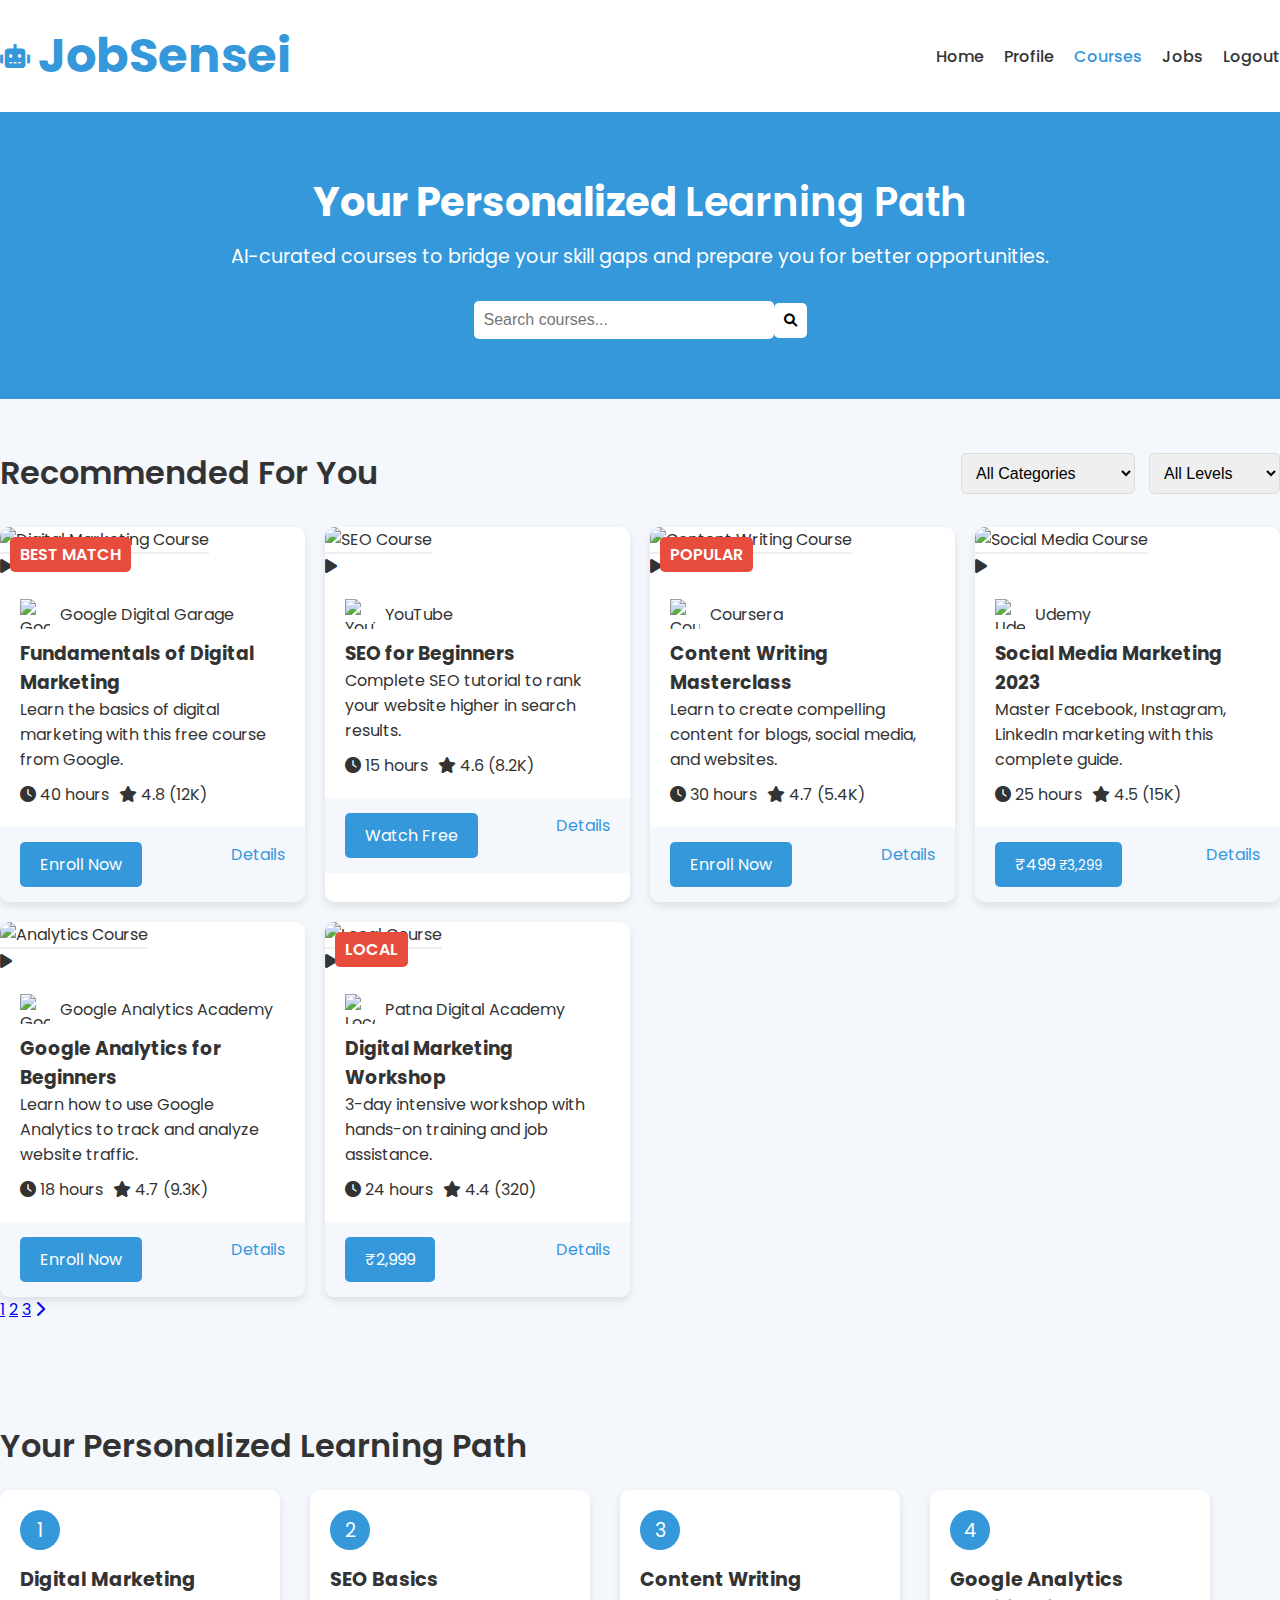
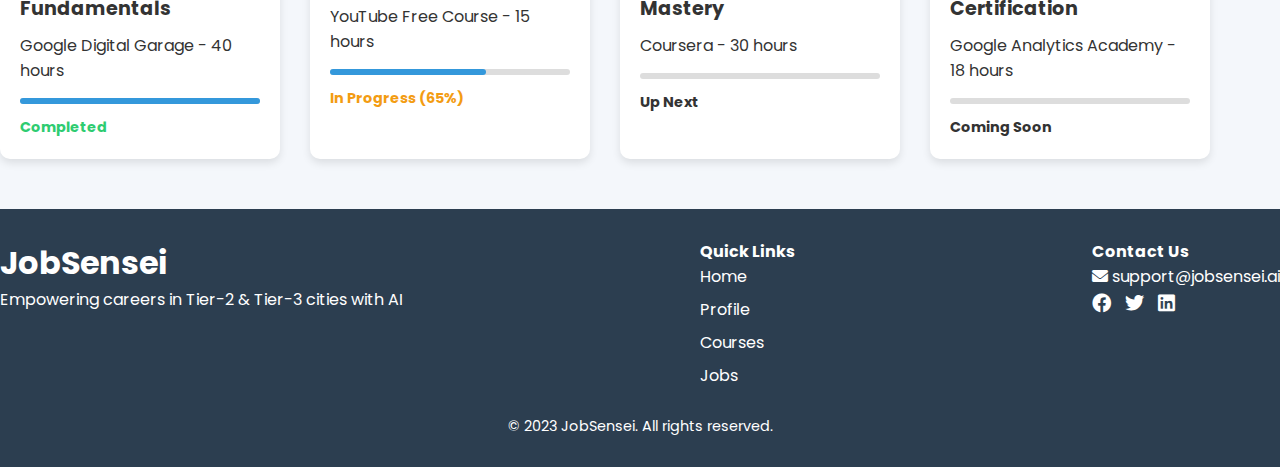
==== frontend/course.html @ 3e355324 "Updated User Interface" ====
<!DOCTYPE html>
<html lang="en">
<head>
    <meta charset="UTF-8">
    <meta name="viewport" content="width=device-width, initial-scale=1.0">
    <title>Recommended Courses | JobSensei</title>
    <link rel="stylesheet" href="css/course.css">
    <link rel="stylesheet" href="css/animations.css">
    <link href="https://fonts.googleapis.com/css2?family=Poppins:wght@300;400;500;600;700&display=swap" rel="stylesheet">
    <link rel="stylesheet" href="https://cdnjs.cloudflare.com/ajax/libs/font-awesome/6.0.0-beta3/css/all.min.css">
</head>
<body>
    <!-- <div class="preloader">
        <div class="loader">
            <div class="loader-circle"></div>
            <div class="loader-circle"></div>
            <div class="loader-circle"></div>
        </div>
    </div> -->

    <header class="header">
        <div class="container">
            <div class="logo animate-left">
                <span class="logo-icon"><i class="fas fa-robot"></i></span>
                <h1>Job<span>Sensei</span></h1>
            </div>
            <nav class="nav animate-right">
                <ul>
                    <li><a href="index.html">Home</a></li>
                    <li><a href="profile.html">Profile</a></li>
                    <li><a href="courses.html" class="active">Courses</a></li>
                    <li><a href="jobs.html">Jobs</a></li>
                    <li><a href="#" class="btn-login">Logout</a></li>
                </ul>
            </nav>
            <div class="mobile-menu">
                <i class="fas fa-bars"></i>
            </div>
        </div>
    </header>

    <section class="courses-hero">
        <div class="container">
            <div class="hero-content animate-up">
                <h1>Your Personalized <span>Learning Path</span></h1>
                <p>AI-curated courses to bridge your skill gaps and prepare you for better opportunities.</p>
                <div class="search-bar animate-up delay-1">
                    <input type="text" placeholder="Search courses...">
                    <button><i class="fas fa-search"></i></button>
                </div>
            </div>
        </div>
    </section>

    <section class="courses-section">
        <div class="container">
            <div class="section-header animate-up">
                <h2>Recommended For You</h2>
                <div class="filter-options">
                    <select>
                        <option>All Categories</option>
                        <option>Digital Marketing</option>
                        <option>Web Development</option>
                        <option>Data Science</option>
                    </select>
                    <select>
                        <option>All Levels</option>
                        <option>Beginner</option>
                        <option>Intermediate</option>
                        <option>Advanced</option>
                    </select>
                </div>
            </div>

            <div class="courses-grid">
                <div class="course-card animate-up">
                    <div class="course-badge">BEST MATCH</div>
                    <div class="course-image">
                        <img src="assets/digital-marketing-course.jpg" alt="Digital Marketing Course">
                        <div class="play-button">
                            <i class="fas fa-play"></i>
                        </div>
                    </div>
                    <div class="course-content">
                        <div class="course-provider">
                            <img src="assets/google-icon.png" alt="Google">
                            <span>Google Digital Garage</span>
                        </div>
                        <h3>Fundamentals of Digital Marketing</h3>
                        <p class="course-description">Learn the basics of digital marketing with this free course from Google.</p>
                        <div class="course-meta">
                            <span><i class="fas fa-clock"></i> 40 hours</span>
                            <span><i class="fas fa-star"></i> 4.8 (12K)</span>
                        </div>
                    </div>
                    <div class="course-footer">
                        <a href="#" class="btn-primary">Enroll Now</a>
                        <a href="#" class="btn-link">Details</a>
                    </div>
                </div>

                <div class="course-card animate-up delay-1">
                    <div class="course-image">
                        <img src="assets/seo-course.jpg" alt="SEO Course">
                        <div class="play-button">
                            <i class="fas fa-play"></i>
                        </div>
                    </div>
                    <div class="course-content">
                        <div class="course-provider">
                            <img src="assets/youtube-icon.png" alt="YouTube">
                            <span>YouTube</span>
                        </div>
                        <h3>SEO for Beginners</h3>
                        <p class="course-description">Complete SEO tutorial to rank your website higher in search results.</p>
                        <div class="course-meta">
                            <span><i class="fas fa-clock"></i> 15 hours</span>
                            <span><i class="fas fa-star"></i> 4.6 (8.2K)</span>
                        </div>
                    </div>
                    <div class="course-footer">
                        <a href="#" class="btn-primary">Watch Free</a>
                        <a href="#" class="btn-link">Details</a>
                    </div>
                </div>

                <div class="course-card animate-up delay-2">
                    <div class="course-badge">POPULAR</div>
                    <div class="course-image">
                        <img src="assets/content-course.jpg" alt="Content Writing Course">
                        <div class="play-button">
                            <i class="fas fa-play"></i>
                        </div>
                    </div>
                    <div class="course-content">
                        <div class="course-provider">
                            <img src="assets/coursera-icon.png" alt="Coursera">
                            <span>Coursera</span>
                        </div>
                        <h3>Content Writing Masterclass</h3>
                        <p class="course-description">Learn to create compelling content for blogs, social media, and websites.</p>
                        <div class="course-meta">
                            <span><i class="fas fa-clock"></i> 30 hours</span>
                            <span><i class="fas fa-star"></i> 4.7 (5.4K)</span>
                        </div>
                    </div>
                    <div class="course-footer">
                        <a href="#" class="btn-primary">Enroll Now</a>
                        <a href="#" class="btn-link">Details</a>
                    </div>
                </div>

                <div class="course-card animate-up">
                    <div class="course-image">
                        <img src="assets/social-media-course.jpg" alt="Social Media Course">
                        <div class="play-button">
                            <i class="fas fa-play"></i>
                        </div>
                    </div>
                    <div class="course-content">
                        <div class="course-provider">
                            <img src="assets/udemy-icon.png" alt="Udemy">
                            <span>Udemy</span>
                        </div>
                        <h3>Social Media Marketing 2023</h3>
                        <p class="course-description">Master Facebook, Instagram, LinkedIn marketing with this complete guide.</p>
                        <div class="course-meta">
                            <span><i class="fas fa-clock"></i> 25 hours</span>
                            <span><i class="fas fa-star"></i> 4.5 (15K)</span>
                        </div>
                    </div>
                    <div class="course-footer">
                        <a href="#" class="btn-primary">₹499 <small>₹3,299</small></a>
                        <a href="#" class="btn-link">Details</a>
                    </div>
                </div>

                <div class="course-card animate-up delay-1">
                    <div class="course-image">
                        <img src="assets/analytics-course.jpg" alt="Analytics Course">
                        <div class="play-button">
                            <i class="fas fa-play"></i>
                        </div>
                    </div>
                    <div class="course-content">
                        <div class="course-provider">
                            <img src="assets/google-icon.png" alt="Google">
                            <span>Google Analytics Academy</span>
                        </div>
                        <h3>Google Analytics for Beginners</h3>
                        <p class="course-description">Learn how to use Google Analytics to track and analyze website traffic.</p>
                        <div class="course-meta">
                            <span><i class="fas fa-clock"></i> 18 hours</span>
                            <span><i class="fas fa-star"></i> 4.7 (9.3K)</span>
                        </div>
                    </div>
                    <div class="course-footer">
                        <a href="#" class="btn-primary">Enroll Now</a>
                        <a href="#" class="btn-link">Details</a>
                    </div>
                </div>

                <div class="course-card animate-up delay-2">
                    <div class="course-badge">LOCAL</div>
                    <div class="course-image">
                        <img src="assets/local-course.jpg" alt="Local Course">
                        <div class="play-button">
                            <i class="fas fa-play"></i>
                        </div>
                    </div>
                    <div class="course-content">
                        <div class="course-provider">
                            <img src="assets/local-icon.png" alt="Local">
                            <span>Patna Digital Academy</span>
                        </div>
                        <h3>Digital Marketing Workshop</h3>
                        <p class="course-description">3-day intensive workshop with hands-on training and job assistance.</p>
                        <div class="course-meta">
                            <span><i class="fas fa-clock"></i> 24 hours</span>
                            <span><i class="fas fa-star"></i> 4.4 (320)</span>
                        </div>
                    </div>
                    <div class="course-footer">
                        <a href="#" class="btn-primary">₹2,999</a>
                        <a href="#" class="btn-link">Details</a>
                    </div>
                </div>
            </div>

            <div class="pagination animate-up">
                <a href="#" class="active">1</a>
                <a href="#">2</a>
                <a href="#">3</a>
                <a href="#"><i class="fas fa-chevron-right"></i></a>
            </div>
        </div>
    </section>

    <section class="learning-path">
        <div class="container">
            <h2 class="section-title animate-up">Your Personalized Learning Path</h2>
            <div class="path-container animate-up delay-1">
                <div class="path-step completed">
                    <div class="step-number">1</div>
                    <div class="step-content">
                        <h3>Digital Marketing Fundamentals</h3>
                        <p>Google Digital Garage - 40 hours</p>
                        <div class="progress-bar">
                            <div class="progress" style="width: 100%;"></div>
                        </div>
                        <span class="status">Completed</span>
                    </div>
                </div>
                <div class="path-step current">
                    <div class="step-number">2</div>
                    <div class="step-content">
                        <h3>SEO Basics</h3>
                        <p>YouTube Free Course - 15 hours</p>
                        <div class="progress-bar">
                            <div class="progress" style="width: 65%;"></div>
                        </div>
                        <span class="status">In Progress (65%)</span>
                    </div>
                </div>
                <div class="path-step">
                    <div class="step-number">3</div>
                    <div class="step-content">
                        <h3>Content Writing Mastery</h3>
                        <p>Coursera - 30 hours</p>
                        <div class="progress-bar">
                            <div class="progress" style="width: 0%;"></div>
                        </div>
                        <span class="status">Up Next</span>
                    </div>
                </div>
                <div class="path-step">
                    <div class="step-number">4</div>
                    <div class="step-content">
                        <h3>Google Analytics Certification</h3>
                        <p>Google Analytics Academy - 18 hours</p>
                        <div class="progress-bar">
                            <div class="progress" style="width: 0%;"></div>
                        </div>
                        <span class="status">Coming Soon</span>
                    </div>
                </div>
            </div>
        </div>
    </section>

    <footer class="footer">
        <div class="container">
            <div class="footer-content">
                <div class="footer-logo">
                    <h3>Job<span>Sensei</span></h3>
                    <p>Empowering careers in Tier-2 & Tier-3 cities with AI</p>
                </div>
                <div class="footer-links">
                    <h4>Quick Links</h4>
                    <ul>
                        <li><a href="index.html">Home</a></li>
                        <li><a href="profile.html">Profile</a></li>
                        <li><a href="courses.html">Courses</a></li>
                        <li><a href="jobs.html">Jobs</a></li>
                    </ul>
                </div>
                <div class="footer-contact">
                    <h4>Contact Us</h4>
                    <p><i class="fas fa-envelope"></i> support@jobsensei.ai</p>
                    <div class="social-links">
                        <a href="#"><i class="fab fa-facebook"></i></a>
                        <a href="#"><i class="fab fa-twitter"></i></a>
                        <a href="#"><i class="fab fa-linkedin"></i></a>
                    </div>
                </div>
            </div>
            <div class="footer-bottom">
                <p>&copy; 2023 JobSensei. All rights reserved.</p>
            </div>
        </div>
    </footer>

    <script src="js/main.js"></script>
    <script src="js/auth.js"></script>
</body>
</html>
---- frontend/css/course.css ----
/* Reset and general styles */
* {
    margin: 0;
    padding: 0;
    box-sizing: border-box;
}

body {
    font-family: 'Poppins', sans-serif;
    background-color: #f4f7fb;
    color: #333;
}

/* Preloader */
.preloader {
    position: fixed;
    top: 0;
    left: 0;
    width: 100%;
    height: 100%;
    background: rgba(255, 255, 255, 0.8);
    display: flex;
    justify-content: center;
    align-items: center;
    z-index: 999;
}

.loader {
    display: flex;
    gap: 10px;
}

.loader-circle {
    width: 30px;
    height: 30px;
    border-radius: 50%;
    background-color: #3498db;
    animation: loaderAnimation 1s infinite;
}

.loader-circle:nth-child(2) {
    animation-delay: 0.3s;
}

.loader-circle:nth-child(3) {
    animation-delay: 0.6s;
}

@keyframes loaderAnimation {
    0% {
        transform: scale(0.8);
    }
    50% {
        transform: scale(1.2);
    }
    100% {
        transform: scale(0.8);
    }
}

/* Header styles */
.header {
    background-color: #fff;
    box-shadow: 0 4px 8px rgba(0, 0, 0, 0.1);
    padding: 20px 0;
}

.header .container {
    display: flex;
    justify-content: space-between;
    align-items: center;
}

.header .logo {
    display: flex;
    align-items: center;
    font-size: 1.5rem;
    font-weight: 700;
    color: #3498db;
}

.header .logo .logo-icon {
    font-size: 1.5rem;
    margin-right: 8px;
}

.header .nav ul {
    list-style: none;
    display: flex;
    gap: 20px;
}

.header .nav ul li a {
    color: #333;
    text-decoration: none;
    font-size: 1rem;
    font-weight: 500;
}

.header .nav ul li a.active {
    color: #3498db;
}

.header .mobile-menu {
    display: none;
}

/* Hero section */
.courses-hero {
    background-color: #3498db;
    color: #fff;
    padding: 60px 0;
    text-align: center;
}

.courses-hero h1 {
    font-size: 2.5rem;
    margin-bottom: 10px;
}

.courses-hero span {
    font-weight: 600;
}

.courses-hero p {
    font-size: 1.2rem;
    margin-bottom: 30px;
}

.courses-hero .search-bar {
    display: flex;
    justify-content: center;
    align-items: center;
}

.courses-hero .search-bar input {
    padding: 10px;
    width: 300px;
    font-size: 1rem;
    border-radius: 5px;
    border: none;
}

.courses-hero .search-bar button {
    background-color: #fff;
    border: none;
    padding: 10px;
    border-radius: 5px;
    cursor: pointer;
}

/* Courses section */
.courses-section {
    padding: 50px 0;
}

.courses-section .section-header {
    display: flex;
    justify-content: space-between;
    align-items: center;
    margin-bottom: 30px;
}

.courses-section .section-header h2 {
    font-size: 2rem;
    font-weight: 600;
}

.courses-section .filter-options select {
    padding: 10px;
    font-size: 1rem;
    margin-left: 10px;
    border-radius: 5px;
    border: 1px solid #ddd;
}

/* Course card styles */
.courses-grid {
    display: grid;
    grid-template-columns: repeat(auto-fill, minmax(300px, 1fr));
    gap: 20px;
}

.course-card {
    background-color: #fff;
    border-radius: 10px;
    box-shadow: 0 4px 8px rgba(0, 0, 0, 0.1);
    overflow: hidden;
    position: relative;
    transition: all 0.3s ease;
}

.course-card:hover {
    transform: translateY(-5px);
}

.course-badge {
    position: absolute;
    top: 10px;
    left: 10px;
    background-color: #e74c3c;
    color: #fff;
    padding: 5px 10px;
    border-radius: 5px;
    font-weight: 600;
}

.course-image img {
    width: 100%;
    height: 200px;
    object-fit: cover;
    border-bottom: 2px solid #eee;
}

.course-content {
    padding: 20px;
}

.course-provider {
    display: flex;
    align-items: center;
    margin-bottom: 10px;
}

.course-provider img {
    width: 30px;
    height: 30px;
    margin-right: 10px;
}

.course-meta {
    display: flex;
    gap: 10px;
    margin-top: 10px;
}

.course-footer {
    display: flex;
    justify-content: space-between;
    padding: 15px 20px;
    background-color: #f4f7fb;
}

.course-footer .btn-primary {
    background-color: #3498db;
    color: #fff;
    padding: 10px 20px;
    border-radius: 5px;
    text-decoration: none;
}

.course-footer .btn-link {
    color: #3498db;
    text-decoration: none;
}

/* Learning path section */
.learning-path {
    background-color: #f4f7fb;
    padding: 50px 0;
}

.learning-path .section-title {
    font-size: 2rem;
    margin-bottom: 20px;
    font-weight: 600;
}

.path-container {
    display: flex;
    gap: 30px;
    flex-wrap: wrap;
}

.path-step {
    background-color: #fff;
    padding: 20px;
    border-radius: 10px;
    width: 280px;
    box-shadow: 0 4px 8px rgba(0, 0, 0, 0.1);
}

.path-step .step-number {
    background-color: #3498db;
    color: #fff;
    width: 40px;
    height: 40px;
    border-radius: 50%;
    display: flex;
    justify-content: center;
    align-items: center;
    font-size: 1.2rem;
    margin-bottom: 15px;
}

.path-step h3 {
    font-size: 1.2rem;
    margin-bottom: 10px;
}

.path-step p {
    font-size: 1rem;
    margin-bottom: 15px;
}

.path-step .progress-bar {
    background-color: #ddd;
    height: 6px;
    width: 100%;
    border-radius: 5px;
    margin-bottom: 10px;
}

.path-step .progress {
    background-color: #3498db;
    height: 100%;
    border-radius: 5px;
}

.path-step .status {
    font-size: 0.9rem;
    color: #333;
}

.path-step.completed .status {
    color: #2ecc71;
}

.path-step.current .status {
    color: #f39c12;
}

.path-step .status {
    font-weight: bold;
}

/* Footer */
.footer {
    background-color: #2c3e50;
    color: #fff;
    padding: 30px 0;
}

.footer .footer-content {
    display: flex;
    justify-content: space-between;
    gap: 40px;
}

.footer .footer-logo h3 {
    font-size: 2rem;
    font-weight: 700;
}

.footer .footer-logo p {
    font-size: 1rem;
}

.footer .footer-links ul {
    list-style: none;
}

.footer .footer-links ul li a {
    color: #fff;
    text-decoration: none;
    margin-bottom: 8px;
    display: block;
}

.footer .social-links a {
    color: #fff;
    margin-right: 10px;
    font-size: 1.2rem;
}

.footer .footer-bottom {
    text-align: center;
    margin-top: 20px;
    font-size: 0.9rem;
}

/* Mobile menu */
@media (max-width: 768px) {
    .header .mobile-menu {
        display: block;
        font-size: 1.5rem;
        cursor: pointer;
    }

    .header .nav {
        display: none;
    }

    .courses-grid {
        grid-template-columns: 1fr;
    }
}
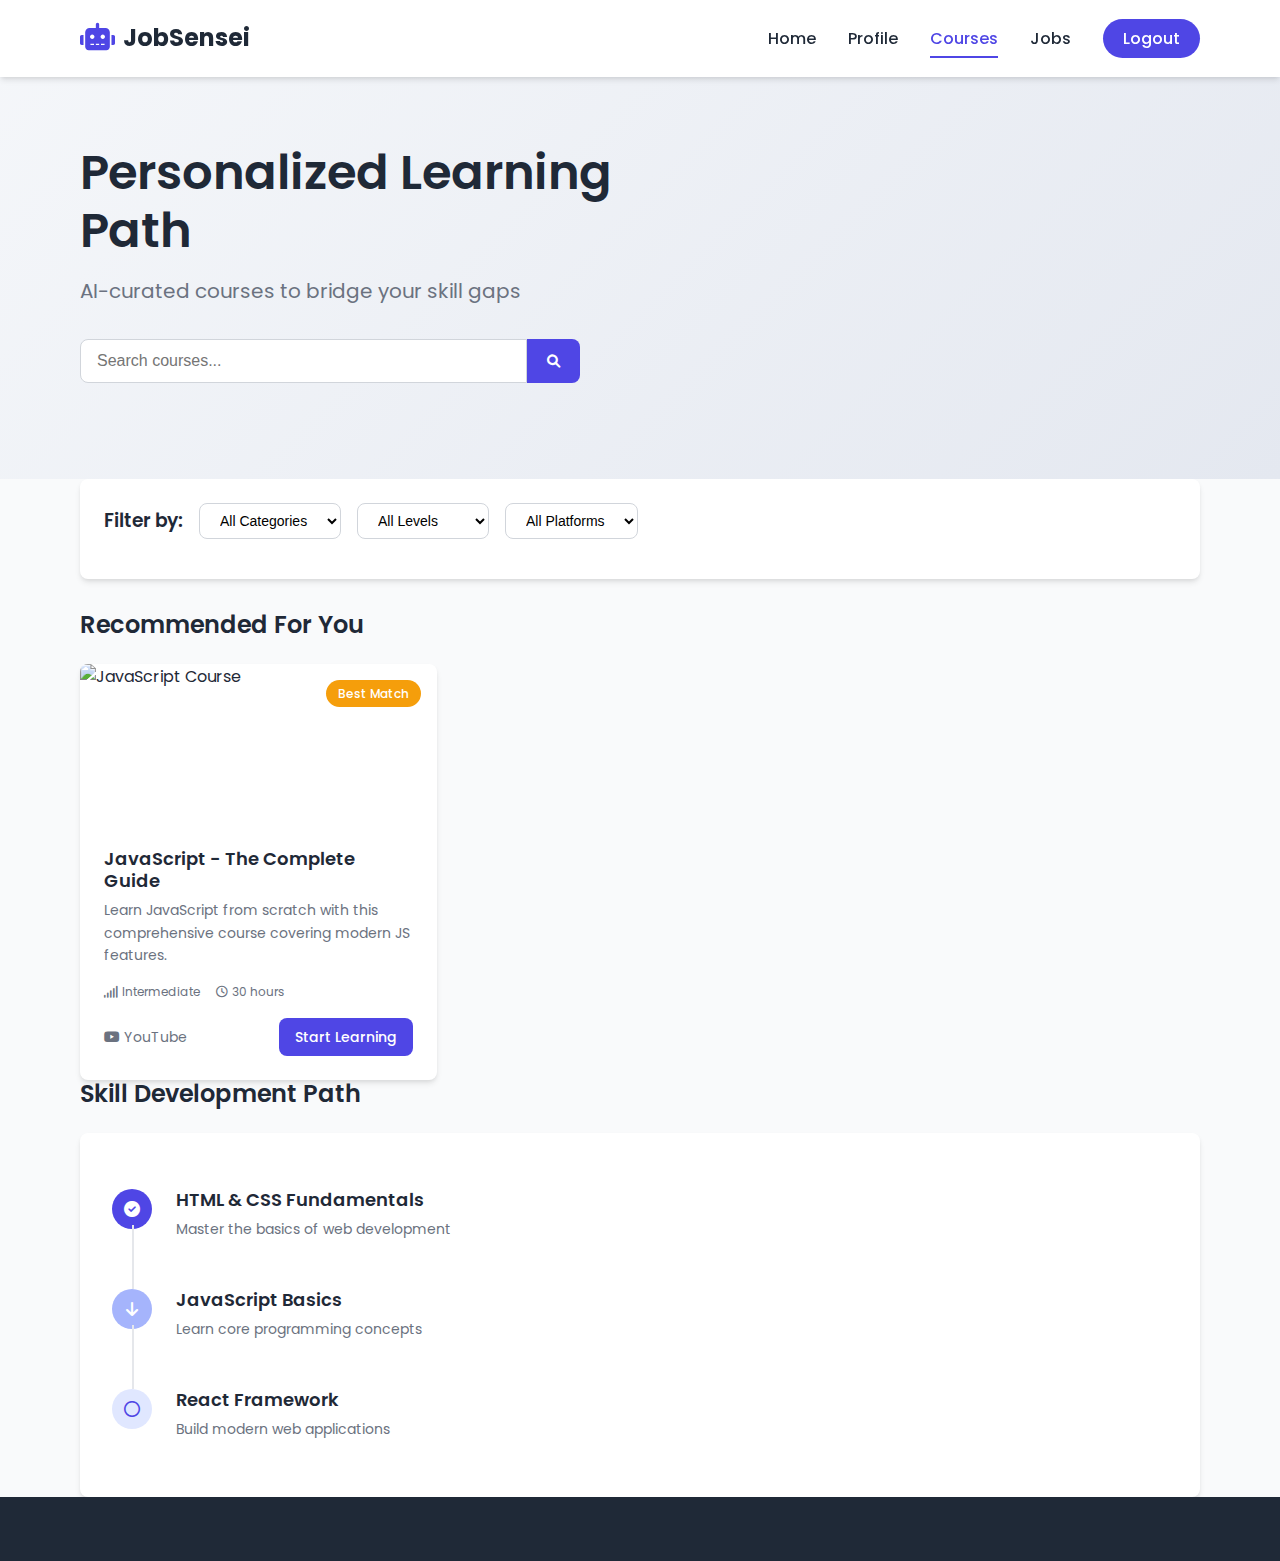
==== commit 00de99bb: "login UI update" ====
--- a/frontend/course.html
+++ b/frontend/course.html
@@ -3,285 +3,132 @@
 <head>
     <meta charset="UTF-8">
     <meta name="viewport" content="width=device-width, initial-scale=1.0">
-    <title>Recommended Courses | JobSensei</title>
-    <link rel="stylesheet" href="css/course.css">
-    <link rel="stylesheet" href="css/animations.css">
+    <title>Recommended Courses - JobSensei</title>
     <link href="https://fonts.googleapis.com/css2?family=Poppins:wght@300;400;500;600;700&display=swap" rel="stylesheet">
     <link rel="stylesheet" href="https://cdnjs.cloudflare.com/ajax/libs/font-awesome/6.0.0-beta3/css/all.min.css">
+    <link rel="stylesheet" href="style.css">
 </head>
 <body>
-    <!-- <div class="preloader">
-        <div class="loader">
-            <div class="loader-circle"></div>
-            <div class="loader-circle"></div>
-            <div class="loader-circle"></div>
-        </div>
-    </div> -->
-
     <header class="header">
         <div class="container">
-            <div class="logo animate-left">
-                <span class="logo-icon"><i class="fas fa-robot"></i></span>
-                <h1>Job<span>Sensei</span></h1>
-            </div>
-            <nav class="nav animate-right">
-                <ul>
-                    <li><a href="index.html">Home</a></li>
+            <nav class="navbar">
+                <div class="logo">
+                    <span class="logo-icon"><i class="fas fa-robot"></i></span>
+                    <span class="logo-text">JobSensei</span>
+                </div>
+                <ul class="nav-links">
+                    <li><a href="main.html">Home</a></li>
                     <li><a href="profile.html">Profile</a></li>
-                    <li><a href="courses.html" class="active">Courses</a></li>
-                    <li><a href="jobs.html">Jobs</a></li>
+                    <li><a href="course.html" class="active">Courses</a></li>
+                    <li><a href="job.html">Jobs</a></li>
                     <li><a href="#" class="btn-login">Logout</a></li>
                 </ul>
+                <div class="hamburger">
+                    <div class="line"></div>
+                    <div class="line"></div>
+                    <div class="line"></div>
+                </div>
             </nav>
-            <div class="mobile-menu">
-                <i class="fas fa-bars"></i>
-            </div>
         </div>
     </header>
 
     <section class="courses-hero">
         <div class="container">
-            <div class="hero-content animate-up">
-                <h1>Your Personalized <span>Learning Path</span></h1>
-                <p>AI-curated courses to bridge your skill gaps and prepare you for better opportunities.</p>
-                <div class="search-bar animate-up delay-1">
+            <div class="hero-content">
+                <h1 class="hero-title animate-pop-in">Personalized Learning Path</h1>
+                <p class="hero-subtitle animate-pop-in">AI-curated courses to bridge your skill gaps</p>
+                <div class="search-bar animate-pop-in">
                     <input type="text" placeholder="Search courses...">
                     <button><i class="fas fa-search"></i></button>
                 </div>
             </div>
         </div>
+        <div class="wave"></div>
     </section>
 
-    <section class="courses-section">
+    <section class="courses-content">
         <div class="container">
-            <div class="section-header animate-up">
-                <h2>Recommended For You</h2>
-                <div class="filter-options">
-                    <select>
-                        <option>All Categories</option>
-                        <option>Digital Marketing</option>
-                        <option>Web Development</option>
-                        <option>Data Science</option>
-                    </select>
-                    <select>
-                        <option>All Levels</option>
-                        <option>Beginner</option>
-                        <option>Intermediate</option>
-                        <option>Advanced</option>
-                    </select>
-                </div>
-            </div>
-
-            <div class="courses-grid">
-                <div class="course-card animate-up">
-                    <div class="course-badge">BEST MATCH</div>
-                    <div class="course-image">
-                        <img src="assets/digital-marketing-course.jpg" alt="Digital Marketing Course">
-                        <div class="play-button">
-                            <i class="fas fa-play"></i>
-                        </div>
-                    </div>
-                    <div class="course-content">
-                        <div class="course-provider">
-                            <img src="assets/google-icon.png" alt="Google">
-                            <span>Google Digital Garage</span>
-                        </div>
-                        <h3>Fundamentals of Digital Marketing</h3>
-                        <p class="course-description">Learn the basics of digital marketing with this free course from Google.</p>
-                        <div class="course-meta">
-                            <span><i class="fas fa-clock"></i> 40 hours</span>
-                            <span><i class="fas fa-star"></i> 4.8 (12K)</span>
-                        </div>
-                    </div>
-                    <div class="course-footer">
-                        <a href="#" class="btn-primary">Enroll Now</a>
-                        <a href="#" class="btn-link">Details</a>
-                    </div>
-                </div>
-
-                <div class="course-card animate-up delay-1">
-                    <div class="course-image">
-                        <img src="assets/seo-course.jpg" alt="SEO Course">
-                        <div class="play-button">
-                            <i class="fas fa-play"></i>
-                        </div>
-                    </div>
-                    <div class="course-content">
-                        <div class="course-provider">
-                            <img src="assets/youtube-icon.png" alt="YouTube">
-                            <span>YouTube</span>
-                        </div>
-                        <h3>SEO for Beginners</h3>
-                        <p class="course-description">Complete SEO tutorial to rank your website higher in search results.</p>
-                        <div class="course-meta">
-                            <span><i class="fas fa-clock"></i> 15 hours</span>
-                            <span><i class="fas fa-star"></i> 4.6 (8.2K)</span>
-                        </div>
-                    </div>
-                    <div class="course-footer">
-                        <a href="#" class="btn-primary">Watch Free</a>
-                        <a href="#" class="btn-link">Details</a>
-                    </div>
-                </div>
-
-                <div class="course-card animate-up delay-2">
-                    <div class="course-badge">POPULAR</div>
-                    <div class="course-image">
-                        <img src="assets/content-course.jpg" alt="Content Writing Course">
-                        <div class="play-button">
-                            <i class="fas fa-play"></i>
-                        </div>
-                    </div>
-                    <div class="course-content">
-                        <div class="course-provider">
-                            <img src="assets/coursera-icon.png" alt="Coursera">
-                            <span>Coursera</span>
-                        </div>
-                        <h3>Content Writing Masterclass</h3>
-                        <p class="course-description">Learn to create compelling content for blogs, social media, and websites.</p>
-                        <div class="course-meta">
-                            <span><i class="fas fa-clock"></i> 30 hours</span>
-                            <span><i class="fas fa-star"></i> 4.7 (5.4K)</span>
-                        </div>
-                    </div>
-                    <div class="course-footer">
-                        <a href="#" class="btn-primary">Enroll Now</a>
-                        <a href="#" class="btn-link">Details</a>
-                    </div>
-                </div>
-
-                <div class="course-card animate-up">
-                    <div class="course-image">
-                        <img src="assets/social-media-course.jpg" alt="Social Media Course">
-                        <div class="play-button">
-                            <i class="fas fa-play"></i>
-                        </div>
-                    </div>
-                    <div class="course-content">
-                        <div class="course-provider">
-                            <img src="assets/udemy-icon.png" alt="Udemy">
-                            <span>Udemy</span>
-                        </div>
-                        <h3>Social Media Marketing 2023</h3>
-                        <p class="course-description">Master Facebook, Instagram, LinkedIn marketing with this complete guide.</p>
-                        <div class="course-meta">
-                            <span><i class="fas fa-clock"></i> 25 hours</span>
-                            <span><i class="fas fa-star"></i> 4.5 (15K)</span>
-                        </div>
-                    </div>
-                    <div class="course-footer">
-                        <a href="#" class="btn-primary">₹499 <small>₹3,299</small></a>
-                        <a href="#" class="btn-link">Details</a>
-                    </div>
-                </div>
-
-                <div class="course-card animate-up delay-1">
-                    <div class="course-image">
-                        <img src="assets/analytics-course.jpg" alt="Analytics Course">
-                        <div class="play-button">
-                            <i class="fas fa-play"></i>
-                        </div>
-                    </div>
-                    <div class="course-content">
-                        <div class="course-provider">
-                            <img src="assets/google-icon.png" alt="Google">
-                            <span>Google Analytics Academy</span>
-                        </div>
-                        <h3>Google Analytics for Beginners</h3>
-                        <p class="course-description">Learn how to use Google Analytics to track and analyze website traffic.</p>
-                        <div class="course-meta">
-                            <span><i class="fas fa-clock"></i> 18 hours</span>
-                            <span><i class="fas fa-star"></i> 4.7 (9.3K)</span>
-                        </div>
-                    </div>
-                    <div class="course-footer">
-                        <a href="#" class="btn-primary">Enroll Now</a>
-                        <a href="#" class="btn-link">Details</a>
-                    </div>
-                </div>
-
-                <div class="course-card animate-up delay-2">
-                    <div class="course-badge">LOCAL</div>
-                    <div class="course-image">
-                        <img src="assets/local-course.jpg" alt="Local Course">
-                        <div class="play-button">
-                            <i class="fas fa-play"></i>
-                        </div>
-                    </div>
-                    <div class="course-content">
-                        <div class="course-provider">
-                            <img src="assets/local-icon.png" alt="Local">
-                            <span>Patna Digital Academy</span>
-                        </div>
-                        <h3>Digital Marketing Workshop</h3>
-                        <p class="course-description">3-day intensive workshop with hands-on training and job assistance.</p>
-                        <div class="course-meta">
-                            <span><i class="fas fa-clock"></i> 24 hours</span>
-                            <span><i class="fas fa-star"></i> 4.4 (320)</span>
-                        </div>
-                    </div>
-                    <div class="course-footer">
-                        <a href="#" class="btn-primary">₹2,999</a>
-                        <a href="#" class="btn-link">Details</a>
+            <div class="courses-filter">
+                <div class="filter-section">
+                    <h3>Filter by:</h3>
+                    <div class="filter-options">
+                        <select id="category-filter">
+                            <option value="">All Categories</option>
+                            <option value="technical">Technical</option>
+                            <option value="soft-skills">Soft Skills</option>
+                            <option value="language">Language</option>
+                        </select>
+                        <select id="level-filter">
+                            <option value="">All Levels</option>
+                            <option value="beginner">Beginner</option>
+                            <option value="intermediate">Intermediate</option>
+                            <option value="advanced">Advanced</option>
+                        </select>
+                        <select id="platform-filter">
+                            <option value="">All Platforms</option>
+                            <option value="youtube">YouTube</option>
+                            <option value="coursera">Coursera</option>
+                            <option value="udemy">Udemy</option>
+                        </select>
                     </div>
                 </div>
             </div>
 
-            <div class="pagination animate-up">
-                <a href="#" class="active">1</a>
-                <a href="#">2</a>
-                <a href="#">3</a>
-                <a href="#"><i class="fas fa-chevron-right"></i></a>
+            <div class="recommended-courses">
+                <h2 class="section-title">Recommended For You</h2>
+                <div class="course-grid">
+                    <div class="course-card animate-slide-up">
+                        <div class="course-badge">Best Match</div>
+                        <div class="course-image">
+                            <img src="https://img.youtube.com/vi/PkZNo7MFNFg/maxresdefault.jpg" alt="JavaScript Course">
+                        </div>
+                        <div class="course-info">
+                            <h3>JavaScript - The Complete Guide</h3>
+                            <p class="course-description">Learn JavaScript from scratch with this comprehensive course covering modern JS features.</p>
+                            <div class="course-meta">
+                                <span class="course-level"><i class="fas fa-signal"></i> Intermediate</span>
+                                <span class="course-duration"><i class="far fa-clock"></i> 30 hours</span>
+                            </div>
+                            <div class="course-footer">
+                                <span class="course-platform"><i class="fab fa-youtube"></i> YouTube</span>
+                                <a href="#" class="btn-enroll">Start Learning</a>
+                            </div>
+                        </div>
+                    </div>
+
+                    <!-- More course cards would go here -->
+                </div>
             </div>
-        </div>
-    </section>
 
-    <section class="learning-path">
-        <div class="container">
-            <h2 class="section-title animate-up">Your Personalized Learning Path</h2>
-            <div class="path-container animate-up delay-1">
-                <div class="path-step completed">
-                    <div class="step-number">1</div>
-                    <div class="step-content">
-                        <h3>Digital Marketing Fundamentals</h3>
-                        <p>Google Digital Garage - 40 hours</p>
-                        <div class="progress-bar">
-                            <div class="progress" style="width: 100%;"></div>
+            <div class="skill-path">
+                <h2 class="section-title">Skill Development Path</h2>
+                <div class="path-container">
+                    <div class="path-item current">
+                        <div class="path-icon">
+                            <i class="fas fa-check-circle"></i>
                         </div>
-                        <span class="status">Completed</span>
+                        <div class="path-content">
+                            <h3>HTML & CSS Fundamentals</h3>
+                            <p>Master the basics of web development</p>
+                        </div>
                     </div>
-                </div>
-                <div class="path-step current">
-                    <div class="step-number">2</div>
-                    <div class="step-content">
-                        <h3>SEO Basics</h3>
-                        <p>YouTube Free Course - 15 hours</p>
-                        <div class="progress-bar">
-                            <div class="progress" style="width: 65%;"></div>
+                    <div class="path-item next">
+                        <div class="path-icon">
+                            <i class="fas fa-arrow-down"></i>
                         </div>
-                        <span class="status">In Progress (65%)</span>
+                        <div class="path-content">
+                            <h3>JavaScript Basics</h3>
+                            <p>Learn core programming concepts</p>
+                        </div>
                     </div>
-                </div>
-                <div class="path-step">
-                    <div class="step-number">3</div>
-                    <div class="step-content">
-                        <h3>Content Writing Mastery</h3>
-                        <p>Coursera - 30 hours</p>
-                        <div class="progress-bar">
-                            <div class="progress" style="width: 0%;"></div>
+                    <div class="path-item">
+                        <div class="path-icon">
+                            <i class="far fa-circle"></i>
                         </div>
-                        <span class="status">Up Next</span>
-                    </div>
-                </div>
-                <div class="path-step">
-                    <div class="step-number">4</div>
-                    <div class="step-content">
-                        <h3>Google Analytics Certification</h3>
-                        <p>Google Analytics Academy - 18 hours</p>
-                        <div class="progress-bar">
-                            <div class="progress" style="width: 0%;"></div>
+                        <div class="path-content">
+                            <h3>React Framework</h3>
+                            <p>Build modern web applications</p>
                         </div>
-                        <span class="status">Coming Soon</span>
                     </div>
                 </div>
             </div>
@@ -289,38 +136,9 @@
     </section>
 
     <footer class="footer">
-        <div class="container">
-            <div class="footer-content">
-                <div class="footer-logo">
-                    <h3>Job<span>Sensei</span></h3>
-                    <p>Empowering careers in Tier-2 & Tier-3 cities with AI</p>
-                </div>
-                <div class="footer-links">
-                    <h4>Quick Links</h4>
-                    <ul>
-                        <li><a href="index.html">Home</a></li>
-                        <li><a href="profile.html">Profile</a></li>
-                        <li><a href="courses.html">Courses</a></li>
-                        <li><a href="jobs.html">Jobs</a></li>
-                    </ul>
-                </div>
-                <div class="footer-contact">
-                    <h4>Contact Us</h4>
-                    <p><i class="fas fa-envelope"></i> support@jobsensei.ai</p>
-                    <div class="social-links">
-                        <a href="#"><i class="fab fa-facebook"></i></a>
-                        <a href="#"><i class="fab fa-twitter"></i></a>
-                        <a href="#"><i class="fab fa-linkedin"></i></a>
-                    </div>
-                </div>
-            </div>
-            <div class="footer-bottom">
-                <p>&copy; 2023 JobSensei. All rights reserved.</p>
-            </div>
-        </div>
+        <!-- Same footer as index.html -->
     </footer>
 
-    <script src="js/main.js"></script>
-    <script src="js/auth.js"></script>
+    <script src="app.js"></script>
 </body>
 </html>--- a/frontend/style.css
+++ b/frontend/style.css
@@ -0,0 +1,1447 @@
+/* Base Styles */
+:root {
+    --primary-color: #4f46e5;
+    --primary-light: #6366f1;
+    --primary-dark: #4338ca;
+    --secondary-color: #10b981;
+    --accent-color: #f59e0b;
+    --text-color: #1f2937;
+    --text-light: #6b7280;
+    --bg-color: #f9fafb;
+    --card-bg: #ffffff;
+    --shadow: 0 4px 6px -1px rgba(0, 0, 0, 0.1), 0 2px 4px -1px rgba(0, 0, 0, 0.06);
+    --radius: 0.5rem;
+}
+
+* {
+    margin: 0;
+    padding: 0;
+    box-sizing: border-box;
+}
+
+body {
+    font-family: 'Poppins', sans-serif;
+    color: var(--text-color);
+    background-color: var(--bg-color);
+    line-height: 1.6;
+}
+
+.container {
+    width: 90%;
+    max-width: 1200px;
+    margin: 0 auto;
+    padding: 0 1rem;
+}
+
+/* Typography */
+h1, h2, h3, h4 {
+    font-weight: 600;
+    line-height: 1.2;
+}
+
+a {
+    text-decoration: none;
+    color: inherit;
+}
+
+/* Buttons */
+.btn {
+    display: inline-block;
+    padding: 0.75rem 1.5rem;
+    border-radius: var(--radius);
+    font-weight: 500;
+    cursor: pointer;
+    transition: all 0.3s ease;
+    border: none;
+}
+
+.btn-primary {
+    background-color: var(--primary-color);
+    color: white;
+}
+
+.btn-primary:hover {
+    background-color: var(--primary-dark);
+    transform: translateY(-2px);
+    box-shadow: 0 10px 15px -3px rgba(0, 0, 0, 0.1);
+}
+
+.btn-secondary {
+    background-color: white;
+    color: var(--primary-color);
+    border: 1px solid var(--primary-color);
+}
+
+.btn-secondary:hover {
+    background-color: var(--primary-color);
+    color: white;
+}
+
+.btn-login {
+    padding: 0.5rem 1.25rem;
+    border-radius: 2rem;
+    background-color: var(--primary-color);
+    color: white;
+}
+.btn-login {
+    padding: 0.5rem 1.25rem;
+    border-radius: 2rem;
+    background-color: var(--primary-color);
+    color: white;
+}
+
+
+/* Header & Navigation */
+.header {
+    position: fixed;
+    top: 0;
+    left: 0;
+    right: 0;
+    background-color: var(--card-bg);
+    box-shadow: var(--shadow);
+    z-index: 1000;
+    padding: 1rem 0;
+}
+
+.navbar {
+    display: flex;
+    justify-content: space-between;
+    align-items: center;
+}
+
+.logo {
+    display: flex;
+    align-items: center;
+    font-size: 1.5rem;
+    font-weight: 700;
+}
+
+.logo-icon {
+    color: var(--primary-color);
+    margin-right: 0.5rem;
+    font-size: 1.75rem;
+}
+
+.nav-links {
+    display: flex;
+    list-style: none;
+}
+
+.nav-links li {
+    margin-left: 2rem;
+}
+
+.nav-links a {
+    font-weight: 500;
+    transition: color 0.3s;
+    position: relative;
+}
+
+.nav-links a:hover {
+    color: var(--primary-color);
+}
+
+.nav-links a.active {
+    color: var(--primary-color);
+}
+
+.nav-links a.active::after {
+    content: '';
+    position: absolute;
+    bottom: -0.5rem;
+    left: 0;
+    width: 100%;
+    height: 2px;
+    background-color: var(--primary-color);
+}
+
+.hamburger {
+    display: none;
+    cursor: pointer;
+}
+
+.hamburger .line {
+    width: 25px;
+    height: 3px;
+    background-color: var(--text-color);
+    margin: 5px;
+    transition: all 0.3s ease;
+}
+
+/* Hero Sections */
+.hero {
+    padding: 8rem 0 4rem;
+    background: linear-gradient(135deg, #f5f7fa 0%, #e4e8f0 100%);
+    position: relative;
+    overflow: hidden;
+}
+
+.hero-content {
+    max-width: 600px;
+    padding: 2rem 0;
+}
+
+.hero-title {
+    font-size: 3rem;
+    margin-bottom: 1rem;
+    color: var(--text-color);
+}
+
+.hero-subtitle {
+    font-size: 1.25rem;
+    color: var(--text-light);
+    margin-bottom: 2rem;
+}
+
+/* .hero-buttons {
+    display: flex;
+    gap: 1rem;
+    margin-top: 2rem;
+} */
+.button-group {
+    display: flex;
+    gap: 1rem;
+    /* background-color: #f3f5f9; matches the background in the image */
+    padding: 2rem;
+  }
+  
+  /* Shared Button Styles */
+  .btn {
+    font-family: 'Segoe UI', sans-serif;
+    font-weight: 600;
+    padding: 12px 24px;
+    border-radius: 6px;
+    font-size: 16px;
+    cursor: pointer;
+    transition: all 0.3s ease;
+    border: none;
+    background: transparent;
+  }
+  
+  /* Primary Button */
+  .btn.primary {
+    background-color: #5c4efc;
+    color: #fff;
+    box-shadow: 0 4px 14px rgba(92, 78, 252, 0.4);
+  }
+  
+  .btn.primary:hover {
+    background-color: #483dcb;
+    box-shadow: 0 6px 20px rgba(92, 78, 252, 0.6);
+    transform: translateY(-2px);
+  }
+  
+  /* Outline Button */
+  .btn.outline {
+    background: transparent;
+    border: 2px solid #5c4efc;
+    color: #5c4efc;
+  }
+  
+  .btn.outline:hover {
+    background-color: #5c4efc;
+    color: #fff;
+    transform: translateY(-2px);
+    box-shadow: 0 6px 20px rgba(92, 78, 252, 0.4);
+  }
+  
+
+.hero-image {
+    position: absolute;
+    right: 0;
+    top: 20%;
+    transform: translateY(-50%);
+    width: 50%;
+    max-width: 600px;
+    background:transparent;
+}
+
+.hero-image img {
+    width: 100%;
+    height: auto;
+    border-radius: var(--radius);
+    box-shadow: var(--shadow);
+}
+.wave-container {
+    position: relative;
+    width: 100%;
+    height: 250px;
+    overflow: hidden;
+  }
+
+  .wave {
+    position: absolute;
+    width: 100%;
+    height: 100%;
+    bottom: 0;
+  }
+  .hero-section {
+    display: flex;
+    justify-content: space-between;
+    align-items: center;
+    padding: 4rem 6%;
+    background-color: #f3f5f9;
+    flex-wrap: wrap;
+  }
+  
+  .hero-text {
+    max-width: 600px;
+    margin-bottom: 2rem;
+  }
+  
+  .hero-text h1 {
+    font-size: 3rem;
+    font-weight: bold;
+    color: #1f1f1f;
+  }
+  
+  .hero-text p {
+    color: #555;
+    font-size: 1.2rem;
+    margin: 1rem 0 2rem;
+  }
+  
+  .button-group {
+    display: flex;
+    gap: 1rem;
+  }
+  
+  .btn {
+    font-weight: 600;
+    padding: 12px 24px;
+    font-size: 16px;
+    border-radius: 6px;
+    cursor: pointer;
+    transition: all 0.3s ease;
+    border: none;
+  }
+  
+  .btn.primary {
+    background-color: #5c4efc;
+    color: #fff;
+    box-shadow: 0 4px 14px rgba(92, 78, 252, 0.4);
+  }
+  
+  .btn.primary:hover {
+    background-color: #483dcb;
+    transform: translateY(-2px);
+  }
+  
+  .btn.outline {
+    background: transparent;
+    border: 2px solid #5c4efc;
+    color: #5c4efc;
+  }
+  
+  .btn.outline:hover {
+    background-color: #5c4efc;
+    color: white;
+    transform: translateY(-2px);
+  }
+  
+  /* Image section */
+  .hero-image {
+    flex: 1;
+    display: flex;
+    justify-content: center;
+    margin-top: 10%;
+  }
+  
+  .animated-image {
+    width: 320px;
+    max-width: 90%;
+    border-radius: 12px;
+    box-shadow: 0 8px 24px rgba(92, 78, 252, 0.2);
+    animation: floatUpDown 3s ease-in-out infinite;
+    transition: transform 0.3s ease;
+  }
+  
+  .animated-image:hover {
+    transform: scale(1.05);
+    box-shadow: 5px 3px rgb(56, 68, 139) ;
+    border-radius: 35px;
+  }
+  
+  /* Animation */
+  @keyframes floatUpDown {
+    0%, 100% {
+      transform: translateY(0);
+    }
+    50% {
+      transform: translateY(-10px);
+    }
+  }
+  
+  
+
+  .wave path {
+    animation: float 6s ease-in-out infinite;
+    transform-origin: center;
+    box-shadow: 2px gold solid/;
+  }
+
+  .wave:nth-child(1) path {
+    fill: #5c4efc;
+    animation-duration: 6s;
+  }
+
+  .wave:nth-child(2) path {
+    fill: #7c6dff;
+    animation-duration: 7.5s;
+    animation-delay: 1s;
+  }
+
+  .wave:nth-child(3) path {
+    fill: #9d8eff;
+    animation-duration: 5s;
+    animation-delay: 2s;
+  }
+
+  .wave:nth-child(4) path {
+    fill: #bfb1ff;
+    animation-duration: 8s;
+    animation-delay: 3s;
+  }
+
+  @keyframes float {
+    0%, 100% {
+      transform: translateY(0);
+    }
+    50% {
+      transform: translateY(-25px);
+    }
+  }
+
+/* Profile Hero */
+.profile-hero {
+    padding: 7rem 0 2rem;
+    background: linear-gradient(135deg, var(--primary-light) 0%, var(--primary-dark) 100%);
+    color: white;
+}
+
+.profile-header {
+    display: flex;
+    align-items: center;
+    gap: 2rem;
+}
+
+.profile-avatar {
+    position: relative;
+    width: 120px;
+    height: 120px;
+}
+
+.profile-avatar img {
+    width: 100%;
+    height: 100%;
+    border-radius: 50%;
+    object-fit: cover;
+    border: 4px solid white;
+}
+
+.avatar-edit {
+    position: absolute;
+    bottom: 0;
+    right: 0;
+    width: 36px;
+    height: 36px;
+    border-radius: 50%;
+    background-color: var(--accent-color);
+    color: white;
+    border: none;
+    display: flex;
+    align-items: center;
+    justify-content: center;
+    cursor: pointer;
+}
+
+.profile-info h1 {
+    font-size: 2rem;
+    margin-bottom: 0.5rem;
+}
+
+.profile-location {
+    display: flex;
+    align-items: center;
+    gap: 0.5rem;
+    margin-bottom: 1rem;
+}
+
+.profile-badges {
+    display: flex;
+    gap: 1rem;
+}
+
+.badge {
+    background-color: rgba(255, 255, 255, 0.2);
+    padding: 0.25rem 0.75rem;
+    border-radius: 1rem;
+    font-size: 0.875rem;
+    display: flex;
+    align-items: center;
+    gap: 0.25rem;
+}
+
+/* Profile Content */
+.profile-content {
+    padding: 3rem 0;
+}
+
+.profile-grid {
+    display: grid;
+    grid-template-columns: repeat(auto-fit, minmax(300px, 1fr));
+    gap: 2rem;
+}
+
+.profile-section {
+    background-color: var(--card-bg);
+    border-radius: var(--radius);
+    padding: 1.5rem;
+    box-shadow: var(--shadow);
+}
+
+.profile-section h2 {
+    margin-bottom: 1.5rem;
+    display: flex;
+    align-items: center;
+    gap: 0.5rem;
+    color: var(--primary-color);
+}
+
+.btn-add {
+    background: none;
+    border: none;
+    color: var(--primary-color);
+    font-weight: 500;
+    display: flex;
+    align-items: center;
+    gap: 0.5rem;
+    margin-top: 1rem;
+    cursor: pointer;
+}
+
+/* Education & Experience Items */
+.education-item, .experience-item {
+    margin-bottom: 1.5rem;
+}
+
+.education-item h3, .experience-item h3 {
+    font-size: 1.125rem;
+    margin-bottom: 0.25rem;
+}
+
+.education-item p, .experience-item p {
+    color: var(--text-light);
+    font-size: 0.875rem;
+    margin-bottom: 0.5rem;
+}
+
+.experience-item ul {
+    margin-left: 1.25rem;
+    font-size: 0.875rem;
+    color: var(--text-light);
+}
+
+/* Skills */
+.skills-container {
+    margin-top: 1rem;
+}
+
+.skill-category {
+    margin-bottom: 1.5rem;
+}
+
+.skill-category h3 {
+    font-size: 1rem;
+    margin-bottom: 0.75rem;
+    color: var(--text-light);
+}
+
+.skill-tags {
+    display: flex;
+    flex-wrap: wrap;
+    gap: 0.5rem;
+}
+
+.skill-tag {
+    background-color: #e0e7ff;
+    color: var(--primary-color);
+    padding: 0.375rem 0.75rem;
+    border-radius: 1rem;
+    font-size: 0.875rem;
+    font-weight: 500;
+}
+
+/* Career Goals */
+.goals-container {
+    margin-top: 1rem;
+}
+
+.goal-item {
+    display: flex;
+    gap: 1rem;
+    padding: 1rem 0;
+    border-bottom: 1px solid #e5e7eb;
+}
+
+.goal-item:last-child {
+    border-bottom: none;
+}
+
+.goal-icon {
+    width: 40px;
+    height: 40px;
+    border-radius: 50%;
+    background-color: #e0e7ff;
+    color: var(--primary-color);
+    display: flex;
+    align-items: center;
+    justify-content: center;
+    flex-shrink: 0;
+}
+
+.goal-content h3 {
+    font-size: 1rem;
+    margin-bottom: 0.25rem;
+}
+
+.goal-content p {
+    font-size: 0.875rem;
+    color: var(--text-light);
+    margin-bottom: 0.5rem;
+}
+
+.progress-bar {
+    width: 100%;
+    height: 6px;
+    background-color: #e5e7eb;
+    border-radius: 3px;
+    overflow: hidden;
+    margin-top: 0.5rem;
+}
+
+.progress {
+    height: 100%;
+    background-color: var(--secondary-color);
+    border-radius: 3px;
+}
+
+.profile-actions {
+    display: flex;
+    justify-content: center;
+    gap: 1rem;
+    margin-top: 3rem;
+}
+
+/* Courses Page */
+.courses-hero, .jobs-hero {
+    padding: 7rem 0 4rem;
+    background: linear-gradient(135deg, #f5f7fa 0%, #e4e8f0 100%);
+    position: relative;
+}
+
+.search-bar {
+    display: flex;
+    max-width: 500px;
+    margin-top: 1rem;
+}
+
+.search-bar input {
+    flex: 1;
+    padding: 0.75rem 1rem;
+    border: 1px solid #d1d5db;
+    border-radius: var(--radius) 0 0 var(--radius);
+    font-size: 1rem;
+    outline: none;
+}
+
+.search-bar button {
+    padding: 0 1.25rem;
+    background-color: var(--primary-color);
+    color: white;
+    border: none;
+    border-radius: 0 var(--radius) var(--radius) 0;
+    cursor: pointer;
+}
+
+/* Courses Filter */
+.courses-filter, .jobs-filter {
+    background-color: var(--card-bg);
+    padding: 1.5rem;
+    border-radius: var(--radius);
+    margin-bottom: 2rem;
+    box-shadow: var(--shadow);
+}
+
+.filter-section {
+    display: flex;
+    align-items: center;
+    gap: 1rem;
+    margin-bottom: 1rem;
+}
+
+.filter-options {
+    display: flex;
+    gap: 1rem;
+    flex-wrap: wrap;
+}
+
+.filter-options select {
+    padding: 0.5rem 1rem;
+    border-radius: var(--radius);
+    border: 1px solid #d1d5db;
+    background-color: white;
+    font-size: 0.875rem;
+}
+
+.location-toggle {
+    display: flex;
+    align-items: center;
+    gap: 0.5rem;
+    font-size: 0.875rem;
+}
+
+.switch {
+    position: relative;
+    display: inline-block;
+    width: 50px;
+    height: 24px;
+}
+
+.switch input {
+    opacity: 0;
+    width: 0;
+    height: 0;
+}
+
+.slider {
+    position: absolute;
+    cursor: pointer;
+    top: 0;
+    left: 0;
+    right: 0;
+    bottom: 0;
+    background-color: #ccc;
+    transition: .4s;
+}
+
+.slider:before {
+    position: absolute;
+    content: "";
+    height: 16px;
+    width: 16px;
+    left: 4px;
+    bottom: 4px;
+    background-color: white;
+    transition: .4s;
+}
+
+input:checked + .slider {
+    background-color: var(--primary-color);
+}
+
+input:checked + .slider:before {
+    transform: translateX(26px);
+}
+
+.slider.round {
+    border-radius: 24px;
+}
+
+.slider.round:before {
+    border-radius: 50%;
+}
+
+/* Course Cards */
+.course-grid {
+    display: grid;
+    grid-template-columns: repeat(auto-fill, minmax(300px, 1fr));
+    gap: 1.5rem;
+    margin-top: 1.5rem;
+}
+
+.course-card {
+    background-color: var(--card-bg);
+    border-radius: var(--radius);
+    overflow: hidden;
+    box-shadow: var(--shadow);
+    transition: transform 0.3s ease;
+    position: relative;
+}
+
+.course-card:hover {
+    transform: translateY(-5px);
+}
+
+.course-badge {
+    position: absolute;
+    top: 1rem;
+    right: 1rem;
+    background-color: var(--accent-color);
+    color: white;
+    padding: 0.25rem 0.75rem;
+    border-radius: 1rem;
+    font-size: 0.75rem;
+    font-weight: 500;
+    z-index: 1;
+}
+
+.course-image {
+    height: 160px;
+    overflow: hidden;
+}
+
+.course-image img {
+    width: 100%;
+    height: 100%;
+    object-fit: cover;
+    transition: transform 0.3s ease;
+}
+
+.course-card:hover .course-image img {
+    transform: scale(1.05);
+}
+
+.course-info {
+    padding: 1.5rem;
+}
+
+.course-info h3 {
+    font-size: 1.125rem;
+    margin-bottom: 0.5rem;
+}
+
+.course-description {
+    font-size: 0.875rem;
+    color: var(--text-light);
+    margin-bottom: 1rem;
+    display: -webkit-box;
+    -webkit-line-clamp: 3;
+    -webkit-box-orient: vertical;
+    overflow: hidden;
+}
+
+.course-meta {
+    display: flex;
+    gap: 1rem;
+    font-size: 0.75rem;
+    color: var(--text-light);
+    margin-bottom: 1rem;
+}
+
+.course-meta span {
+    display: flex;
+    align-items: center;
+    gap: 0.25rem;
+}
+
+.course-footer {
+    display: flex;
+    justify-content: space-between;
+    align-items: center;
+}
+
+.course-platform {
+    font-size: 0.875rem;
+    color: var(--text-light);
+    display: flex;
+    align-items: center;
+    gap: 0.25rem;
+}
+
+.btn-enroll {
+    padding: 0.5rem 1rem;
+    background-color: var(--primary-color);
+    color: white;
+    border-radius: var(--radius);
+    font-size: 0.875rem;
+    font-weight: 500;
+    transition: background-color 0.3s;
+}
+
+.btn-enroll:hover {
+    background-color: var(--primary-dark);
+}
+
+/* Skill Path */
+.path-container {
+    background-color: var(--card-bg);
+    border-radius: var(--radius);
+    padding: 2rem;
+    margin-top: 1.5rem;
+    box-shadow: var(--shadow);
+}
+
+.path-item {
+    display: flex;
+    gap: 1.5rem;
+    padding: 1.5rem 0;
+    position: relative;
+}
+
+.path-item:not(:last-child)::after {
+    content: '';
+    position: absolute;
+    left: 20px;
+    top: 60px;
+    bottom: -1.5rem;
+    width: 2px;
+    background-color: #e5e7eb;
+}
+
+.path-icon {
+    width: 40px;
+    height: 40px;
+    border-radius: 50%;
+    background-color: #e0e7ff;
+    color: var(--primary-color);
+    display: flex;
+    align-items: center;
+    justify-content: center;
+    flex-shrink: 0;
+}
+
+.path-item.current .path-icon {
+    background-color: var(--primary-color);
+    color: white;
+}
+
+.path-item.next .path-icon {
+    background-color: #a5b4fc;
+    color: white;
+}
+
+.path-content h3 {
+    font-size: 1.125rem;
+    margin-bottom: 0.5rem;
+}
+
+.path-content p {
+    color: var(--text-light);
+    font-size: 0.875rem;
+}
+
+/* Jobs Page */
+.job-list {
+    margin-top: 1.5rem;
+}
+
+.job-card {
+    background-color: var(--card-bg);
+    border-radius: var(--radius);
+    padding: 1.5rem;
+    margin-bottom: 1.5rem;
+    box-shadow: var(--shadow);
+    transition: transform 0.3s ease;
+    border-left: 4px solid transparent;
+}
+
+.job-card:hover {
+    transform: translateY(-3px);
+}
+
+.job-card.highlighted {
+    border-left: 4px solid var(--accent-color);
+}
+
+.job-header {
+    display: flex;
+    justify-content: space-between;
+    margin-bottom: 1rem;
+}
+
+.job-title h3 {
+    font-size: 1.125rem;
+    margin-bottom: 0.25rem;
+}
+
+.company-name {
+    font-size: 0.875rem;
+    color: var(--text-light);
+}
+
+.job-match {
+    text-align: center;
+}
+
+.match-score {
+    font-size: 1.5rem;
+    font-weight: 700;
+    color: var(--secondary-color);
+}
+
+.job-details {
+    margin-bottom: 1.5rem;
+}
+
+.job-meta {
+    display: flex;
+    gap: 1.5rem;
+    font-size: 0.875rem;
+    color: var(--text-light);
+    margin-bottom: 1rem;
+    flex-wrap: wrap;
+}
+
+.job-meta span {
+    display: flex;
+    align-items: center;
+    gap: 0.25rem;
+}
+
+.job-skills h4 {
+    font-size: 0.875rem;
+    margin-bottom: 0.5rem;
+}
+
+.job-description {
+    font-size: 0.875rem;
+    margin-top: 1rem;
+    display: -webkit-box;
+    -webkit-line-clamp: 3;
+    -webkit-box-orient: vertical;
+    overflow: hidden;
+}
+
+.job-actions {
+    display: flex;
+    gap: 1rem;
+}
+
+.btn-apply {
+    padding: 0.5rem 1.5rem;
+    background-color: var(--primary-color);
+    color: white;
+    border-radius: var(--radius);
+    font-weight: 500;
+    transition: background-color 0.3s;
+    border: none;
+    cursor: pointer;
+}
+
+.btn-apply:hover {
+    background-color: var(--primary-dark);
+}
+
+.btn-save, .btn-view {
+    padding: 0.5rem 1rem;
+    background: none;
+    border: 1px solid #d1d5db;
+    border-radius: var(--radius);
+    font-weight: 500;
+    cursor: pointer;
+    transition: all 0.3s;
+}
+
+.btn-save:hover, .btn-view:hover {
+    background-color: #f3f4f6;
+}
+
+/* Insights */
+.insights-grid {
+    display: grid;
+    grid-template-columns: repeat(auto-fit, minmax(300px, 1fr));
+    gap: 1.5rem;
+    margin-top: 1.5rem;
+}
+
+.insight-card {
+    background-color: var(--card-bg);
+    border-radius: var(--radius);
+    padding: 1.5rem;
+    box-shadow: var(--shadow);
+    display: flex;
+    gap: 1rem;
+}
+
+.insight-icon {
+    width: 48px;
+    height: 48px;
+    border-radius: 50%;
+    background-color: #e0e7ff;
+    color: var(--primary-color);
+    display: flex;
+    align-items: center;
+    justify-content: center;
+    flex-shrink: 0;
+    font-size: 1.25rem;
+}
+
+.insight-content h3 {
+    font-size: 1.125rem;
+    margin-bottom: 0.5rem;
+}
+
+.insight-content p {
+    font-size: 0.875rem;
+    color: var(--text-light);
+}
+
+/* Testimonials */
+.testimonials {
+    padding: 4rem 0;
+    background-color: #f3f4f6;
+}
+
+.testimonial-slider {
+    position: relative;
+    max-width: 800px;
+    margin: 2rem auto 0;
+    overflow: hidden;
+}
+
+.testimonial {
+    text-align: center;
+    padding: 2rem;
+    background-color: var(--card-bg);
+    border-radius: var(--radius);
+    box-shadow: var(--shadow);
+    display: none;
+}
+
+.testimonial.active {
+    display: block;
+    animation: fadeIn 0.5s ease;
+}
+
+.testimonial p {
+    font-size: 1.125rem;
+    font-style: italic;
+    margin-bottom: 1.5rem;
+    position: relative;
+}
+
+.testimonial p::before,
+.testimonial p::after {
+    content: '"';
+    font-size: 2rem;
+    color: var(--primary-light);
+    opacity: 0.3;
+    position: absolute;
+}
+
+.testimonial p::before {
+    top: -1rem;
+    left: -1rem;
+}
+
+.testimonial p::after {
+    bottom: -2rem;
+    right: -1rem;
+}
+
+.testimonial-author {
+    display: flex;
+    align-items: center;
+    justify-content: center;
+    gap: 1rem;
+}
+
+.testimonial-author img {
+    width: 50px;
+    height: 50px;
+    border-radius: 50%;
+    object-fit: cover;
+}
+
+.slider-controls {
+    display: flex;
+    justify-content: center;
+    align-items: center;
+    gap: 1rem;
+    margin-top: 1.5rem;
+}
+
+.slider-prev, .slider-next {
+    width: 40px;
+    height: 40px;
+    border-radius: 50%;
+    background-color: white;
+    border: 1px solid #d1d5db;
+    display: flex;
+    align-items: center;
+    justify-content: center;
+    cursor: pointer;
+    transition: all 0.3s;
+}
+
+.slider-prev:hover, .slider-next:hover {
+    background-color: var(--primary-color);
+    color: white;
+    border-color: var(--primary-color);
+}
+
+.slider-dots {
+    display: flex;
+    gap: 0.5rem;
+}
+
+.slider-dot {
+    width: 12px;
+    height: 12px;
+    border-radius: 50%;
+    background-color: #d1d5db;
+    cursor: pointer;
+    transition: background-color 0.3s;
+}
+
+.slider-dot.active {
+    background-color: var(--primary-color);
+}
+
+/* Features */
+.features {
+    padding: 4rem 0;
+}
+
+.features-grid {
+    display: grid;
+    grid-template-columns: repeat(auto-fit, minmax(250px, 1fr));
+    gap: 2rem;
+    margin-top: 2rem;
+}
+
+.feature-card {
+    background-color: var(--card-bg);
+    border-radius: var(--radius);
+    padding: 2rem;
+    text-align: center;
+    box-shadow: var(--shadow);
+}
+
+.feature-icon {
+    width: 80px;
+    height: 80px;
+    border-radius: 50%;
+    background-color: #e0e7ff;
+    color: var(--primary-color);
+    display: flex;
+    align-items: center;
+    justify-content: center;
+    margin: 0 auto 1.5rem;
+    font-size: 2rem;
+}
+
+.feature-card h3 {
+    font-size: 1.25rem;
+    margin-bottom: 1rem;
+}
+
+.feature-card p {
+    color: var(--text-light);
+}
+
+/* Footer */
+.footer {
+    background-color: #1f2937;
+    color: white;
+    padding: 4rem 0 0;
+}
+
+.footer-content {
+    display: grid;
+    grid-template-columns: repeat(auto-fit, minmax(250px, 1fr));
+    gap: 2rem;
+    margin-bottom: 2rem;
+}
+
+.footer-about .logo {
+    color: white;
+    margin-bottom: 1rem;
+}
+
+.footer-about p {
+    color: #d1d5db;
+    font-size: 0.875rem;
+}
+
+.footer-links h3 {
+    font-size: 1.125rem;
+    margin-bottom: 1.5rem;
+    color: white;
+}
+
+.footer-links ul {
+    list-style: none;
+}
+
+.footer-links li {
+    margin-bottom: 0.75rem;
+}
+
+.footer-links a {
+    color: #d1d5db;
+    font-size: 0.875rem;
+    transition: color 0.3s;
+}
+
+.footer-links a:hover {
+    color: white;
+}
+
+.footer-contact h3 {
+    font-size: 1.125rem;
+    margin-bottom: 1.5rem;
+    color: white;
+}
+
+.footer-contact p {
+    color: #d1d5db;
+    font-size: 0.875rem;
+    margin-bottom: 1rem;
+    display: flex;
+    align-items: center;
+    gap: 0.5rem;
+}
+
+.footer-bottom {
+    padding: 1.5rem 0;
+    border-top: 1px solid #374151;
+    text-align: center;
+    font-size: 0.875rem;
+    color: #9ca3af;
+}
+
+/* Modal */
+.modal {
+    display: none;
+    position: fixed;
+    top: 0;
+    left: 0;
+    width: 100%;
+    height: 100%;
+    background-color: rgba(0, 0, 0, 0.5);
+    z-index: 2000;
+    align-items: center;
+    justify-content: center;
+}
+
+.modal-content {
+    background-color: white;
+    border-radius: var(--radius);
+    padding: 2rem;
+    width: 90%;
+    max-width: 500px;
+    position: relative;
+    animation: modalFadeIn 0.3s ease;
+}
+
+.close-modal {
+    position: absolute;
+    top: 1rem;
+    right: 1rem;
+    font-size: 1.5rem;
+    cursor: pointer;
+}
+
+/* Animations */
+@keyframes fadeIn {
+    from { opacity: 0; }
+    to { opacity: 1; }
+}
+
+@keyframes modalFadeIn {
+    from {
+        opacity: 0;
+        transform: translateY(-20px);
+    }
+    to {
+        opacity: 1;
+        transform: translateY(0);
+    }
+}
+
+.animate-pop-in {
+    animation: popIn 0.6s cubic-bezier(0.34, 1.56, 0.64, 1) both;
+}
+
+@keyframes popIn {
+    0% {
+        opacity: 0;
+        transform: translateY(20px) scale(0.9);
+    }
+    100% {
+        opacity: 1;
+        transform: translateY(0) scale(1);
+    }
+}
+
+.animate-slide-up {
+    animation: slideUp 0.6s ease both;
+}
+
+@keyframes slideUp {
+    0% {
+        opacity: 0;
+        transform: translateY(30px);
+    }
+    100% {
+        opacity: 1;
+        transform: translateY(0);
+    }
+}
+
+/* Responsive Styles */
+@media (max-width: 992px) {
+    .hero-image {
+        display: none;
+    }
+    .hero-content {
+        max-width: 100%;
+        text-align: center;
+    }
+    .hero-buttons {
+        justify-content: center;
+    }
+}
+
+@media (max-width: 768px) {
+    .hamburger {
+        display: block;
+    }
+    .nav-links {
+        position: fixed;
+        top: 80px;
+        left: -100%;
+        width: 100%;
+        height: calc(100vh - 80px);
+        background-color: var(--card-bg);
+        flex-direction: column;
+        align-items: center;
+        padding: 2rem 0;
+        transition: left 0.3s ease;
+        z-index: 999;
+    }
+    .nav-links.active {
+        left: 0;
+    }
+    .nav-links li {
+        margin: 1rem 0;
+    }
+    .hero-title {
+        font-size: 2.5rem;
+    }
+    .profile-header {
+        flex-direction: column;
+        text-align: center;
+    }
+    .footer-content {
+        grid-template-columns: 1fr;
+    }
+}
+
+@media (max-width: 576px) {
+    .hero-title {
+        font-size: 2rem;
+    }
+    .hero-buttons {
+        flex-direction: column;
+        gap: 1rem;
+    }
+    .profile-actions {
+        flex-direction: column;
+    }
+    .job-actions {
+        flex-wrap: wrap;
+    }
+}